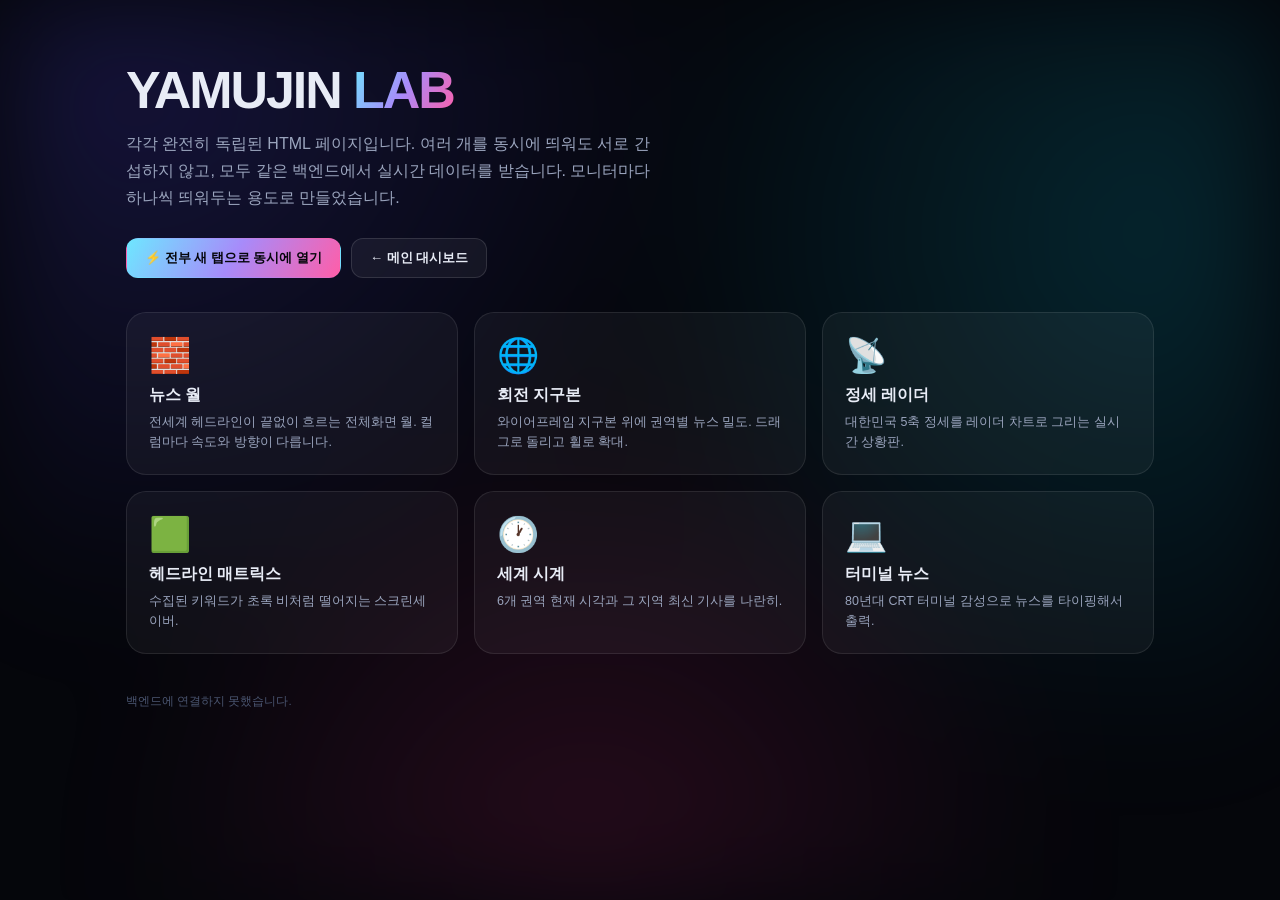
==== src/main/resources/static/labs/index.html @ d2ab7b9b "feat(labs): 동시 실행 가능한 독립 HTML 페이지 6종 각 파일이 의존성 없는 완결된 페이지다. 서로 간섭하지 않고 같은 API에서 실시간 데이터를 받는다. 모니터마다 " ====
<!doctype html>
<html lang="ko">
<head>
<meta charset="utf-8">
<meta name="viewport" content="width=device-width,initial-scale=1">
<title>YAMUJIN LAB · 독립 페이지</title>
<link rel="icon" href="data:image/svg+xml,<svg xmlns='http://www.w3.org/2000/svg' viewBox='0 0 100 100'><text y='.9em' font-size='90'>⌬</text></svg>">
<style>
  *{box-sizing:border-box}
  html,body{margin:0;min-height:100%;background:#05060b;color:#e8ecf6;
    font-family:Pretendard,-apple-system,'Segoe UI','Malgun Gothic',sans-serif}
  body::before{content:'';position:fixed;inset:0;background:
    radial-gradient(46vw 46vw at 10% 6%,rgba(79,70,229,.22),transparent),
    radial-gradient(42vw 42vw at 90% 26%,rgba(6,182,212,.18),transparent),
    radial-gradient(38vw 38vw at 46% 96%,rgba(219,39,119,.16),transparent);filter:blur(56px);pointer-events:none}
  .wrap{position:relative;max-width:1080px;margin:0 auto;padding:60px 26px 80px}
  h1{font-size:clamp(30px,5vw,52px);margin:0 0 10px;letter-spacing:-.04em;font-weight:800}
  h1 span{background:linear-gradient(120deg,#6ee7ff,#a78bfa,#ff5ea8);
    -webkit-background-clip:text;background-clip:text;color:transparent}
  p.lede{color:#9aa4bd;max-width:60ch;margin:0 0 26px;line-height:1.7}
  .g{display:grid;grid-template-columns:repeat(auto-fit,minmax(250px,1fr));gap:16px}
  a.card{display:block;padding:22px;border-radius:20px;background:rgba(255,255,255,.045);
    border:1px solid rgba(255,255,255,.09);text-decoration:none;color:inherit;
    transition:transform .45s cubic-bezier(.22,1,.36,1),border-color .45s,box-shadow .45s}
  a.card:hover{transform:translateY(-6px);border-color:rgba(110,231,255,.55);
    box-shadow:0 24px 50px -26px rgba(110,231,255,.6)}
  a.card .ic{font-size:34px;margin-bottom:10px}
  a.card h3{margin:0 0 6px;font-size:16px}
  a.card p{margin:0;font-size:12.5px;color:#9aa4bd;line-height:1.6}
  .bar{display:flex;gap:10px;flex-wrap:wrap;margin:26px 0 34px}
  button,.btn{padding:10px 18px;border-radius:12px;cursor:pointer;font-size:13px;font-weight:600;
    border:1px solid rgba(255,255,255,.12);background:rgba(255,255,255,.05);color:#e8ecf6;
    text-decoration:none;display:inline-flex;align-items:center;gap:7px;transition:.3s}
  button:hover,.btn:hover{border-color:#6ee7ff;transform:translateY(-2px)}
  .primary{background:linear-gradient(120deg,#6ee7ff,#a78bfa,#ff5ea8);color:#05060b;border-color:transparent}
  footer{margin-top:40px;color:#4a5570;font-size:11.5px}
</style>
</head>
<body>
<div class="wrap">
  <h1>YAMUJIN <span>LAB</span></h1>
  <p class="lede">각각 완전히 독립된 HTML 페이지입니다. 여러 개를 동시에 띄워도 서로 간섭하지 않고,
    모두 같은 백엔드에서 실시간 데이터를 받습니다. 모니터마다 하나씩 띄워두는 용도로 만들었습니다.</p>
  <div class="bar">
    <button class="primary" id="all">⚡ 전부 새 탭으로 동시에 열기</button>
    <a class="btn" href="/">← 메인 대시보드</a>
  </div>
  <div class="g" id="g"></div>
  <footer id="foot">상태 확인 중…</footer>
</div>
<script>
const LABS = [
  { f:'wall.html',     i:'🧱', n:'뉴스 월',           d:'전세계 헤드라인이 끝없이 흐르는 전체화면 월. 컬럼마다 속도와 방향이 다릅니다.' },
  { f:'globe.html',    i:'🌐', n:'회전 지구본',       d:'와이어프레임 지구본 위에 권역별 뉴스 밀도. 드래그로 돌리고 휠로 확대.' },
  { f:'radar.html',    i:'📡', n:'정세 레이더',       d:'대한민국 5축 정세를 레이더 차트로 그리는 실시간 상황판.' },
  { f:'matrix.html',   i:'🟩', n:'헤드라인 매트릭스', d:'수집된 키워드가 초록 비처럼 떨어지는 스크린세이버.' },
  { f:'clock.html',    i:'🕐', n:'세계 시계',         d:'6개 권역 현재 시각과 그 지역 최신 기사를 나란히.' },
  { f:'terminal.html', i:'💻', n:'터미널 뉴스',       d:'80년대 CRT 터미널 감성으로 뉴스를 타이핑해서 출력.' },
];
const g = document.getElementById('g');
g.innerHTML = LABS.map(l => `
  <a class="card" href="${l.f}" target="_blank" rel="noopener">
    <div class="ic">${l.i}</div><h3>${l.n}</h3><p>${l.d}</p>
  </a>`).join('');
document.getElementById('all').onclick = () =>
  LABS.forEach((l, i) => setTimeout(() => window.open(l.f, '_blank', 'noopener'), i * 250));

fetch('/api/meta').then(r => r.json()).then(m => {
  document.getElementById('foot').textContent =
    `${m.claude.live ? 'Claude ' + m.claude.engine : '로컬 엔진'} · ${m.shopping.live ? '쇼핑 실가격 ON' : '쇼핑 딥링크 모드'} · 캐시 ${m.crawler?.cachedArticles ?? 0}건`;
}).catch(() => { document.getElementById('foot').textContent = '백엔드에 연결하지 못했습니다.'; });
</script>
</body>
</html>
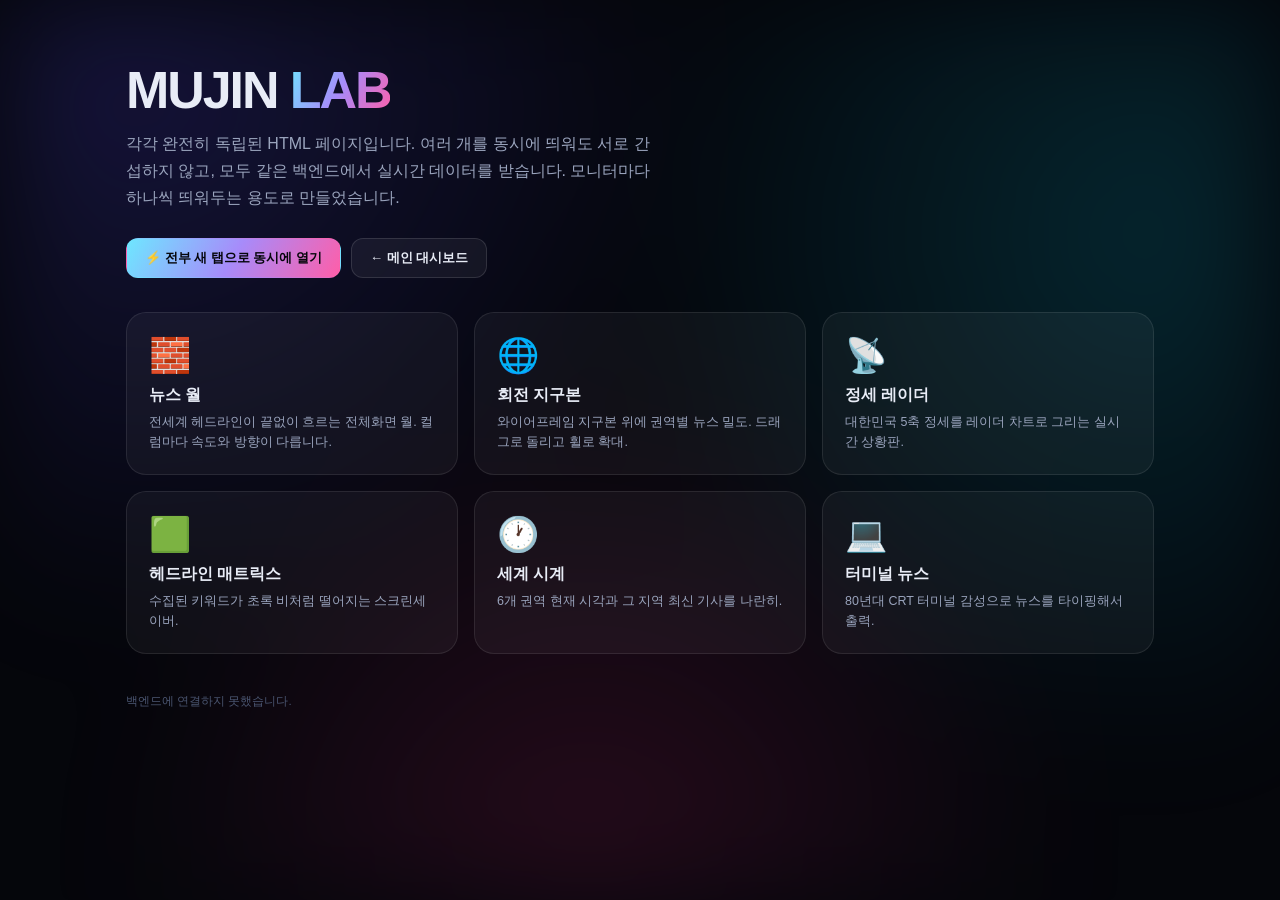
==== commit f27b0e55: "refactor: 인트로 시퀀스 제거, YAMUJIN → MUJIN 첫 진입 부팅 애니메이션을 걷어냈다. 실제 첫 수집을 기다리는 동안 뭔가 보여주려던 장치였는데, 매번 다시 보게" ====
--- a/src/main/resources/static/labs/index.html
+++ b/src/main/resources/static/labs/index.html
@@ -3,7 +3,7 @@
 <head>
 <meta charset="utf-8">
 <meta name="viewport" content="width=device-width,initial-scale=1">
-<title>YAMUJIN LAB · 독립 페이지</title>
+<title>MUJIN LAB · 독립 페이지</title>
 <link rel="icon" href="data:image/svg+xml,<svg xmlns='http://www.w3.org/2000/svg' viewBox='0 0 100 100'><text y='.9em' font-size='90'>⌬</text></svg>">
 <style>
   *{box-sizing:border-box}
@@ -38,7 +38,7 @@
 </head>
 <body>
 <div class="wrap">
-  <h1>YAMUJIN <span>LAB</span></h1>
+  <h1>MUJIN <span>LAB</span></h1>
   <p class="lede">각각 완전히 독립된 HTML 페이지입니다. 여러 개를 동시에 띄워도 서로 간섭하지 않고,
     모두 같은 백엔드에서 실시간 데이터를 받습니다. 모니터마다 하나씩 띄워두는 용도로 만들었습니다.</p>
   <div class="bar">
